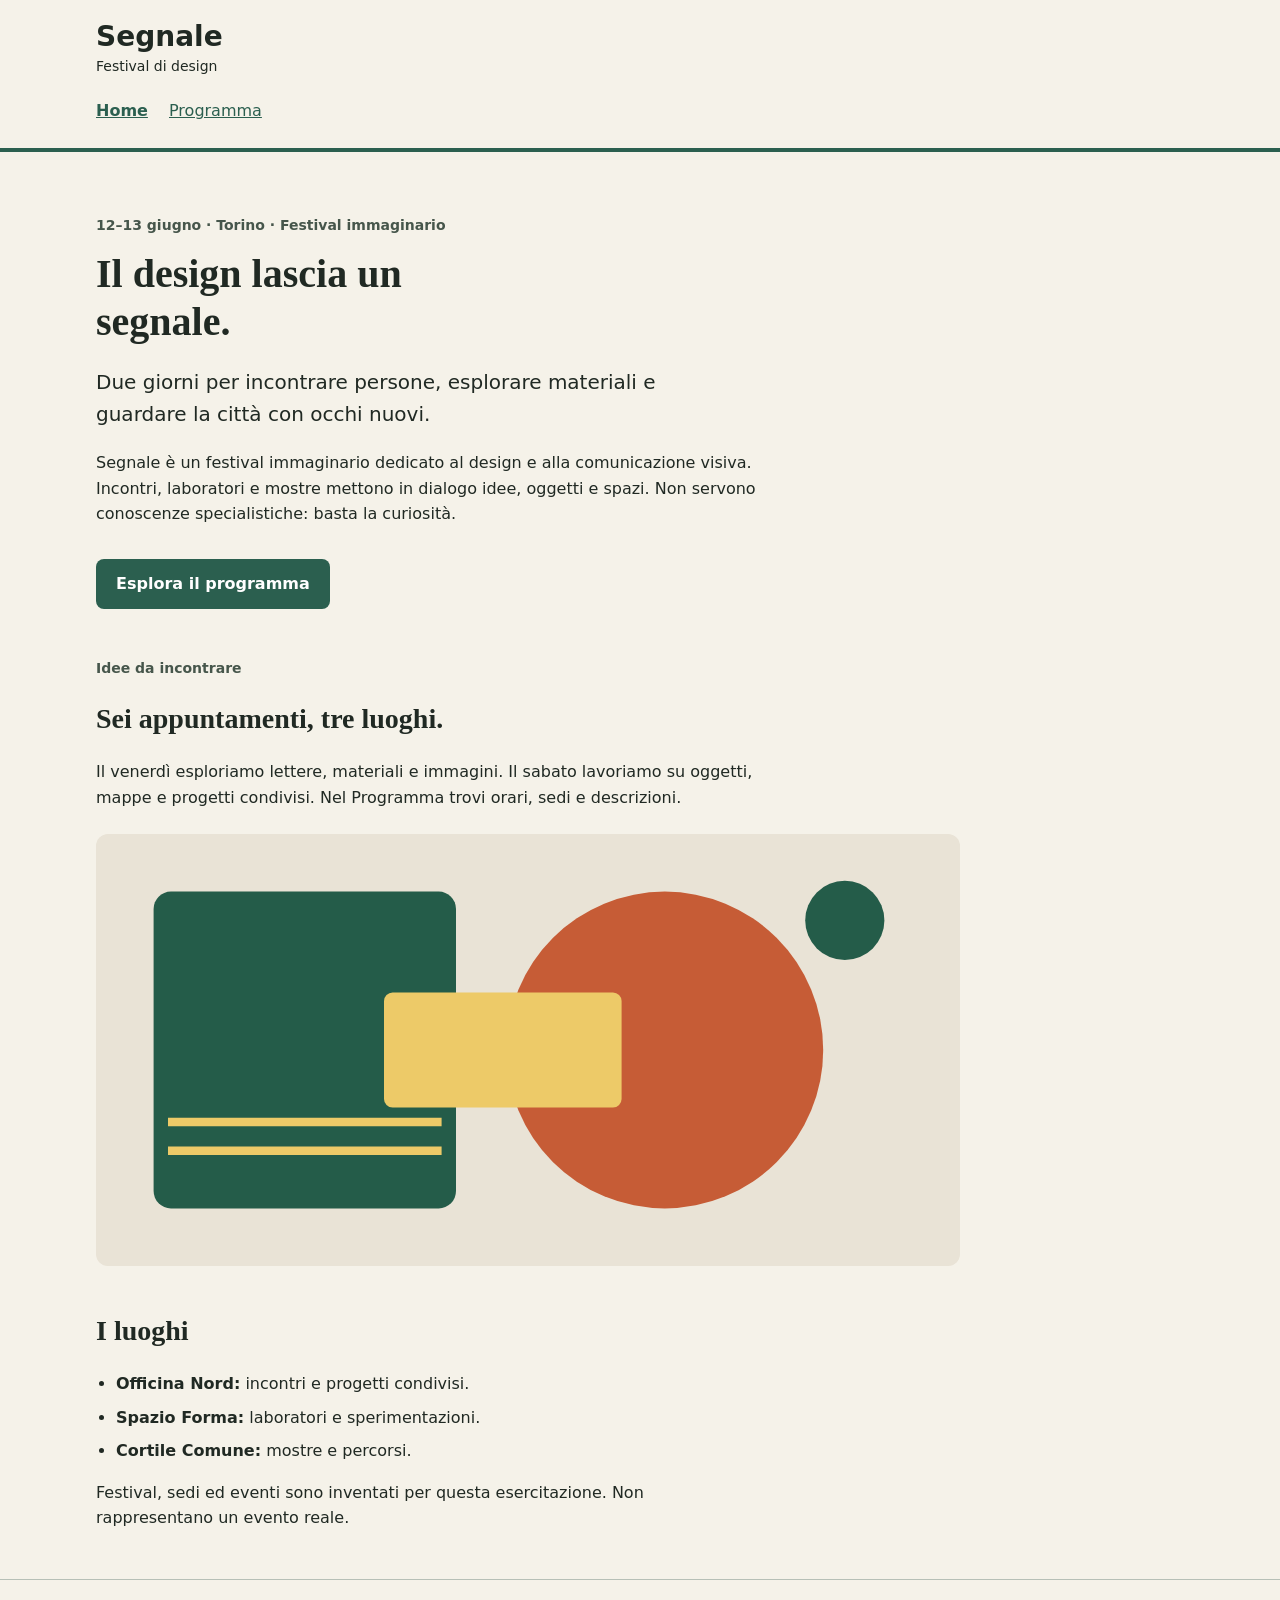
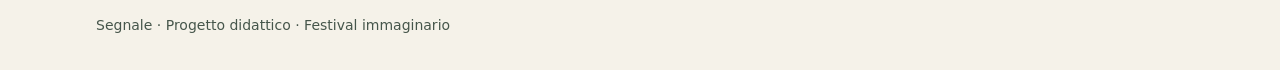
==== index.html @ e37b444c "festival segnale base" ====
<!doctype html>
<html lang="it">
<head>
  <meta charset="utf-8">
  <meta name="viewport" content="width=device-width, initial-scale=1">
  <title>Segnale — Festival di design</title>
  <link rel="stylesheet" href="style.css">
</head>
<body>
  <a class="skip-link" href="#contenuto">Vai al contenuto</a>
  <header class="site-header">
    <div class="container">
      <a class="brand" href="index.html">Segnale<span>Festival di design</span></a>
      <nav aria-label="Navigazione principale">
        <a href="index.html" aria-current="page">Home</a>
        <!-- Da completare: collegare questa voce alla pagina Programma. -->
        <a href="programma.html">Programma</a>
      </nav>
    </div>
  </header>

  <main id="contenuto" class="container">
    <section class="intro" aria-labelledby="titolo-home">
      <p class="eyebrow">12–13 giugno · Torino · Festival immaginario</p>
      <h1 id="titolo-home">Il design lascia un segnale.</h1>
      <p class="lead">Due giorni per incontrare persone, esplorare materiali e guardare la città con occhi nuovi.</p>
      <p class="reading-text">Segnale è un festival immaginario dedicato al design e alla comunicazione visiva. Incontri, laboratori e mostre mettono in dialogo idee, oggetti e spazi. Non servono conoscenze specialistiche: basta la curiosità.</p>
      <!-- Da completare: anche questo collegamento deve aprire il Programma. -->
      <a class="button-link" href="programma.html">Esplora il programma</a>
    </section>

    <section class="content-section" aria-labelledby="titolo-festival">
      <p class="eyebrow">Idee da incontrare</p>
      <h2 id="titolo-festival">Sei appuntamenti, tre luoghi.</h2>
      <p class="reading-text">Il venerdì esploriamo lettere, materiali e immagini. Il sabato lavoriamo su oggetti, mappe e progetti condivisi. Nel Programma trovi orari, sedi e descrizioni.</p>
      <img class="festival-image" src="assets/festival.svg" alt="Composizione geometrica di cerchi e rettangoli nei colori del festival" width="1200" height="600">
    </section>

    <section class="content-section" aria-labelledby="titolo-luoghi">
      <h2 id="titolo-luoghi">I luoghi</h2>
      <ul class="venues">
        <li><strong>Officina Nord:</strong> incontri e progetti condivisi.</li>
        <li><strong>Spazio Forma:</strong> laboratori e sperimentazioni.</li>
        <li><strong>Cortile Comune:</strong> mostre e percorsi.</li>
      </ul>
      <p class="reading-text">Festival, sedi ed eventi sono inventati per questa esercitazione. Non rappresentano un evento reale.</p>
    </section>
  </main>

  <footer class="site-footer"><div class="container"><p>Segnale · Progetto didattico · Festival immaginario</p></div></footer>
</body>
</html>
---- style.css ----
/* Stile iniziale: tipografia, colori e variabili CSS sono già predisposti.
   Lavoreremo su collegamenti, CSS condiviso e disposizione delle schede. */

/* Scelte comuni: ogni regola usa var() per richiamarne il valore. */
:root {
 --colore-primario: #2b5f4f;
--colore-primario-scuro: #194437;

  --colore-sfondo: #f5f2e9;
  --colore-testo: #202923;
    --font-testo: system-ui, -apple-system, BlinkMacSystemFont, "Segoe UI", sans-serif;
  --font-titoli: Cambria, Georgia, "Times New Roman", serif;
}

* {
  box-sizing: border-box;
}

body {
  margin: 0;
  background: var(--colore-sfondo);
  color: var(--colore-testo);
  font-family: var(--font-testo);
  font-size: 1rem;
  line-height: 1.6;
}

a {
  color: var(--colore-primario);
}

a:hover {
  text-decoration-thickness: 3px;
}

a:focus-visible {
  outline: 3px solid var(--colore-testo);
  outline-offset: 4px;
}

.container {
  width: 92%;
  max-width: 68rem;
  margin: 0 auto;
}

.site-header {
  padding: 1.25rem 0;
  border-bottom: 4px solid var(--colore-primario);
}

.brand {
  display: inline-block;
  color: var(--colore-testo);
  font-size: 1.75rem;
  font-weight: bold;
  line-height: 1.2;
  text-decoration: none;
}

.brand span {
  display: block;
  margin-top: 0.25rem;
  font-size: 0.875rem;
  font-weight: normal;
}

nav {
  margin-top: 1rem;
}

nav a {
  display: inline-block;
  margin-right: 1rem;
  padding: 0.25rem 0;
}

nav a[aria-current="page"] {
  font-weight: bold;
}

.intro {
  padding: 3rem 0 1rem;
}

.eyebrow,
.event-meta {
  color: #46564b;
  font-size: 0.875rem;
  font-weight: bold;
}

h1,
h2,
h3 {
  font-family: var(--font-titoli);
  line-height: 1.2;
}

h1 {
  max-width: 18ch;
  margin: 0.75rem 0 1.25rem;
  font-size: 2.5rem;
}

h2 {
  font-size: 1.75rem;
}

h3 {
  margin: 0.5rem 0 0.75rem;
  font-size: 1.375rem;
}

.lead {
  max-width: 48ch;
  font-size: 1.25rem;
}

.reading-text {
  max-width: 65ch;
}

.button-link {
  display: inline-block;
  margin-top: 1rem;
  padding: 0.75rem 1.25rem;
  border-radius: 0.5rem;
  background: var(--colore-primario);
  color: #ffffff;
  font-weight: bold;
  text-decoration: none;
}

.button-link:hover {
  background: var(--colore-primario-scuro);
}

.content-section {
  margin: 2rem 0 3rem;
}

.festival-image {
  display: block;
  width: 100%;
  max-width: 54rem;
  height: auto;
  margin-top: 1.5rem;
  border-radius: 0.75rem;
}

.venues {
  padding-left: 1.25rem;
}

.venues li {
  margin-bottom: 0.5rem;
}

.event-grid {
  display: grid;
  grid-template-columns: 1fr;
  gap: 2rem;
  min-width: 0;
}

@media (min-width: 600px) {
  .event-grid {
    grid-template-columns: repeat(2, minmax(0, 1fr));
  }
}

@media (min-width: 1024px) {
  .event-grid {
    grid-template-columns: repeat(3, minmax(0, 1fr));
  }
}

.event-card {
  min-width: 0;
  margin-bottom: 0;
  overflow: hidden;
  border: 1px solid #b7c0b7;
  border-radius: 0.75rem;
  background: #ffffff;
}

.event-card img {
  display: block;
  width: 100%;
  max-width: 100%;
  height: auto;
}

.event-body {
  min-width: 0;
  padding: 1.25rem;
  overflow-wrap: anywhere;
}

.event-body p:last-child {
  margin-bottom: 0;
}

.event-place {
  color: #46564b;
  font-size: 0.875rem;
}

.site-footer {
  padding: 1.25rem 0;
  border-top: 1px solid #b7c0b7;
  color: #46564b;
  font-size: 0.875rem;
}

.skip-link {
  position: absolute;
  top: -6rem;
  left: 1rem;
  padding: 0.75rem 1rem;
  background: #ffffff;
  color: var(--colore-testo);
}

.skip-link:focus {
  top: 1rem;
}

.container,
.event-grid,
.event-card,
.event-body {
  min-width: 0;
}

img {
  max-width: 100%;
  height: auto;
}

.reading-text,
.venues,
.site-footer {
  overflow-wrap: anywhere;
}
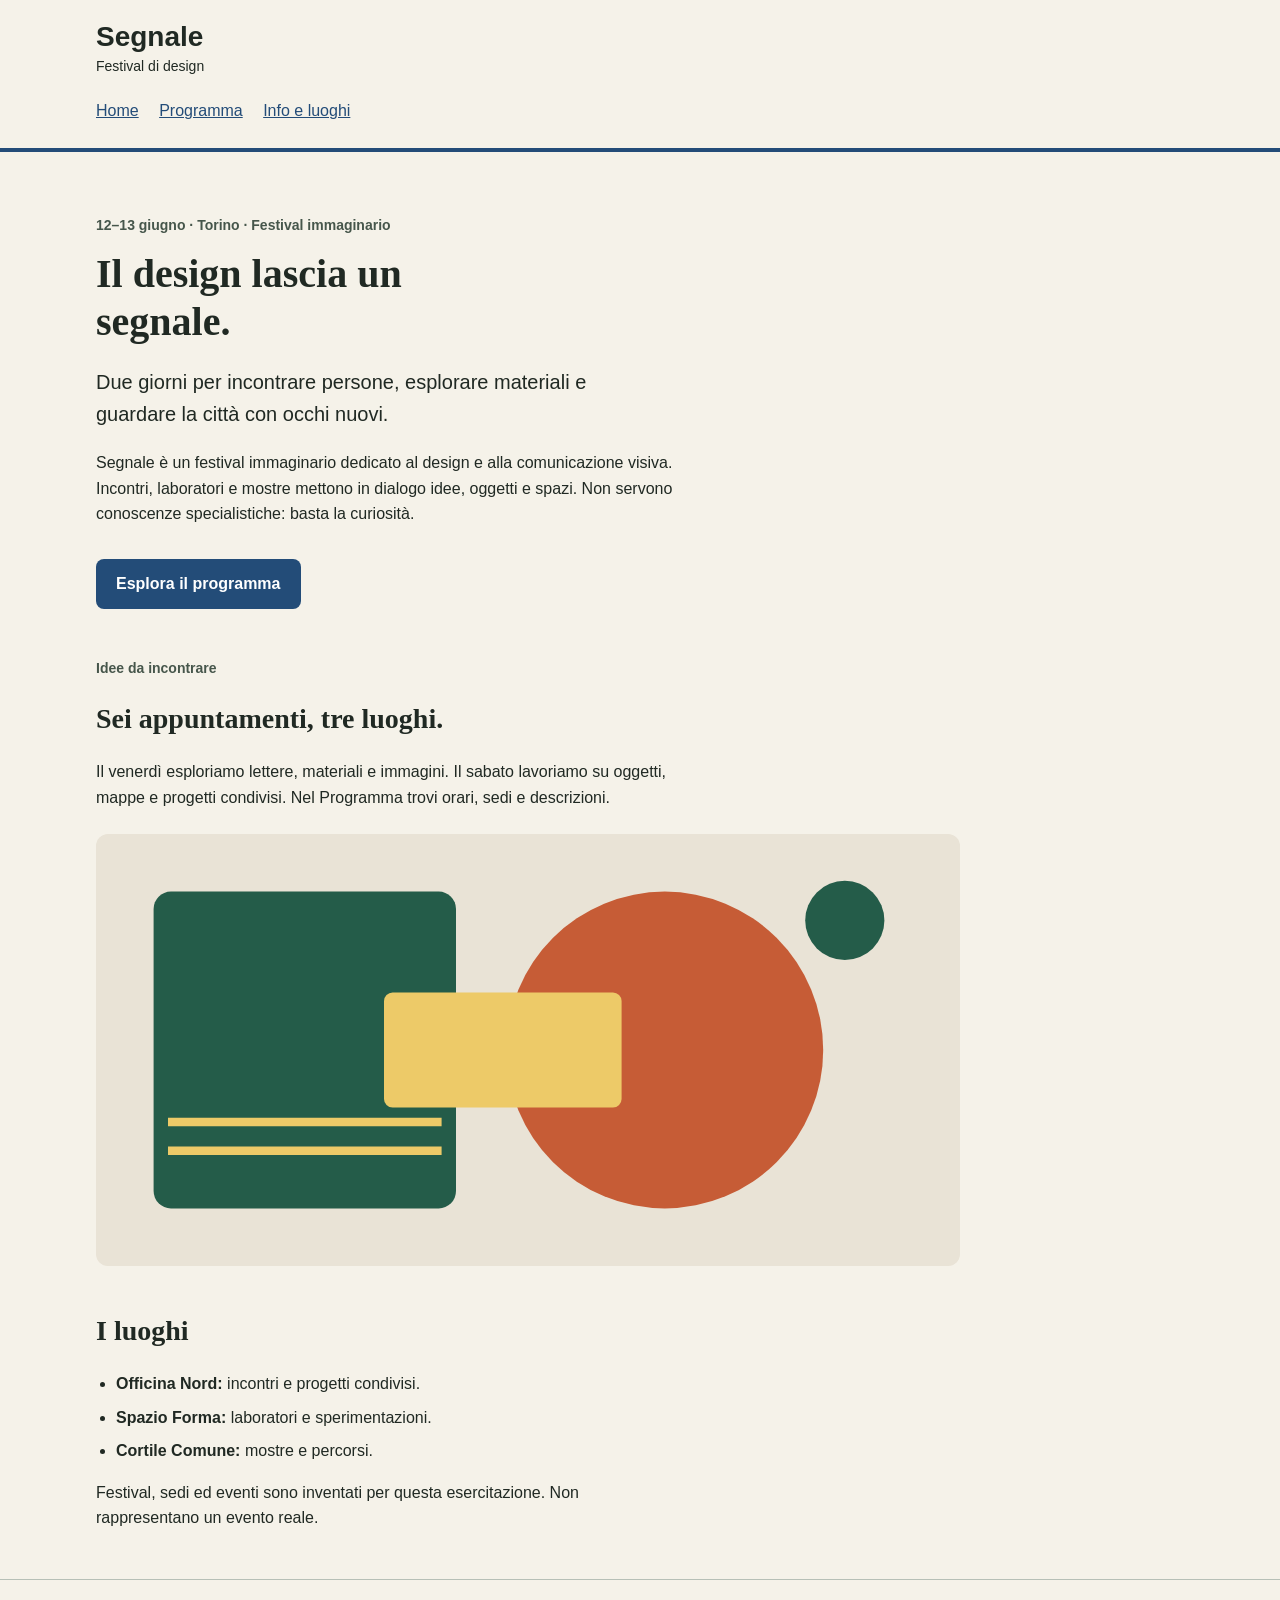
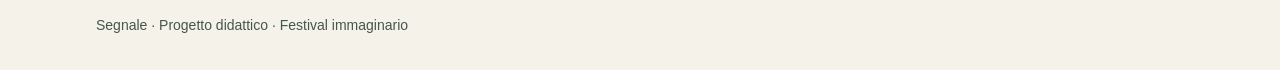
==== commit bf58c8fd: "Add files via upload" ====
--- a/index.html
+++ b/index.html
@@ -11,32 +11,31 @@
   <header class="site-header">
     <div class="container">
       <a class="brand" href="index.html">Segnale<span>Festival di design</span></a>
-      <nav aria-label="Navigazione principale">
-        <a href="index.html" aria-current="page">Home</a>
-        <!-- Da completare: collegare questa voce alla pagina Programma. -->
+      <nav>
+        <a href="index.html">Home</a>
         <a href="programma.html">Programma</a>
+        <a href="info.html">Info e luoghi</a>
       </nav>
     </div>
   </header>
 
   <main id="contenuto" class="container">
-    <section class="intro" aria-labelledby="titolo-home">
+    <section class="intro">
       <p class="eyebrow">12–13 giugno · Torino · Festival immaginario</p>
       <h1 id="titolo-home">Il design lascia un segnale.</h1>
       <p class="lead">Due giorni per incontrare persone, esplorare materiali e guardare la città con occhi nuovi.</p>
       <p class="reading-text">Segnale è un festival immaginario dedicato al design e alla comunicazione visiva. Incontri, laboratori e mostre mettono in dialogo idee, oggetti e spazi. Non servono conoscenze specialistiche: basta la curiosità.</p>
-      <!-- Da completare: anche questo collegamento deve aprire il Programma. -->
       <a class="button-link" href="programma.html">Esplora il programma</a>
     </section>
 
-    <section class="content-section" aria-labelledby="titolo-festival">
+    <section class="content-section">
       <p class="eyebrow">Idee da incontrare</p>
       <h2 id="titolo-festival">Sei appuntamenti, tre luoghi.</h2>
       <p class="reading-text">Il venerdì esploriamo lettere, materiali e immagini. Il sabato lavoriamo su oggetti, mappe e progetti condivisi. Nel Programma trovi orari, sedi e descrizioni.</p>
       <img class="festival-image" src="assets/festival.svg" alt="Composizione geometrica di cerchi e rettangoli nei colori del festival" width="1200" height="600">
     </section>
 
-    <section class="content-section" aria-labelledby="titolo-luoghi">
+    <section class="content-section">
       <h2 id="titolo-luoghi">I luoghi</h2>
       <ul class="venues">
         <li><strong>Officina Nord:</strong> incontri e progetti condivisi.</li>
@@ -49,4 +48,4 @@
 
   <footer class="site-footer"><div class="container"><p>Segnale · Progetto didattico · Festival immaginario</p></div></footer>
 </body>
-</html>
+</html>
--- a/style.css
+++ b/style.css
@@ -1,15 +1,13 @@
-/* Stile iniziale: tipografia, colori e variabili CSS sono già predisposti.
-   Lavoreremo su collegamenti, CSS condiviso e disposizione delle schede. */
-
-/* Scelte comuni: ogni regola usa var() per richiamarne il valore. */
+/* Segnale: esempio completo della consegna su Home e Programma. */
+
+/* Valori condivisi: le regole interessate li richiamano con var(). */
 :root {
- --colore-primario: #2b5f4f;
---colore-primario-scuro: #194437;
-
+  --colore-primario: #234c78;
+  --colore-primario-scuro: #163454;
   --colore-sfondo: #f5f2e9;
   --colore-testo: #202923;
-    --font-testo: system-ui, -apple-system, BlinkMacSystemFont, "Segoe UI", sans-serif;
-  --font-titoli: Cambria, Georgia, "Times New Roman", serif;
+  --font-testo: Arial, Helvetica, sans-serif;
+  --font-titoli: Georgia, "Times New Roman", serif;
 }
 
 * {
@@ -30,12 +28,11 @@
 }
 
 a:hover {
-  text-decoration-thickness: 3px;
-}
-
-a:focus-visible {
+  text-decoration: underline;
+}
+
+a:focus {
   outline: 3px solid var(--colore-testo);
-  outline-offset: 4px;
 }
 
 .container {
@@ -75,9 +72,6 @@
   padding: 0.25rem 0;
 }
 
-nav a[aria-current="page"] {
-  font-weight: bold;
-}
 
 .intro {
   padding: 3rem 0 1rem;
@@ -157,28 +151,14 @@
   margin-bottom: 0.5rem;
 }
 
+/* Disposizione di base: una colonna. */
 .event-grid {
   display: grid;
   grid-template-columns: 1fr;
   gap: 2rem;
-  min-width: 0;
-}
-
-@media (min-width: 600px) {
-  .event-grid {
-    grid-template-columns: repeat(2, minmax(0, 1fr));
-  }
-}
-
-@media (min-width: 1024px) {
-  .event-grid {
-    grid-template-columns: repeat(3, minmax(0, 1fr));
-  }
 }
 
 .event-card {
-  min-width: 0;
-  margin-bottom: 0;
   overflow: hidden;
   border: 1px solid #b7c0b7;
   border-radius: 0.75rem;
@@ -188,21 +168,15 @@
 .event-card img {
   display: block;
   width: 100%;
-  max-width: 100%;
   height: auto;
 }
 
 .event-body {
-  min-width: 0;
-  padding: 1.25rem;
-  overflow-wrap: anywhere;
-}
-
-.event-body p:last-child {
+  padding: 1.5rem;
+}
+
+.event-place {
   margin-bottom: 0;
-}
-
-.event-place {
   color: #46564b;
   font-size: 0.875rem;
 }
@@ -227,20 +201,119 @@
   top: 1rem;
 }
 
-.container,
-.event-grid,
-.event-card,
-.event-body {
-  min-width: 0;
-}
-
-img {
-  max-width: 100%;
+/* Da 600 px: due colonne. */
+@media (min-width: 600px) {
+  .event-grid {
+    grid-template-columns: repeat(2, 1fr);
+  }
+}
+
+/* Da 1024 px: tre colonne. Questa regola segue quella da 600 px. */
+@media (min-width: 1024px) {
+  .event-grid {
+    grid-template-columns: repeat(3, 1fr);
+  }
+}
+/* Stili per il carosello Swiper delle sedi */
+.sedi-swiper {
+  width: 100%;
+  max-width: 54rem;
+  margin: 1.5rem 0;
+  border-radius: 0.75rem;
+  overflow: hidden;
+  background: #ffffff;
+  border: 1px solid #b7c0b7;
+}
+
+.slide-content {
+  margin: 0;
+  display: flex;
+  flex-direction: column;
+}
+
+.slide-content img {
+  display: block;
+  width: 100%;
   height: auto;
-}
-
-.reading-text,
-.venues,
-.site-footer {
-  overflow-wrap: anywhere;
-}
+  object-fit: cover;
+  aspect-ratio: 16 / 9;
+}
+
+.slide-content figcaption {
+  padding: 1.5rem;
+  text-align: center;
+}
+
+.slide-content figcaption h3 {
+  margin-top: 0;
+  color: var(--colore-primario);
+}
+
+.slide-content figcaption p {
+  margin-bottom: 0;
+  color: #46564b;
+}
+
+/* Personalizzazione pulsanti Swiper */
+.swiper-button-next,
+.swiper-button-prev {
+  color: var(--colore-primario);
+  background: rgba(255, 255, 255, 0.8);
+  padding: 1.5rem;
+  border-radius: 50%;
+}
+
+.swiper-button-next:after,
+.swiper-button-prev:after {
+  font-size: 1.25rem;
+  font-weight: bold;
+}.sedi-swiper .swiper-button-prev,
+.sedi-swiper .swiper-button-next {
+  width: 44px;
+  height: 44px;
+  border: 0;
+  border-radius: 50%;
+  background: var(--colore-primario-scuro, #194437);
+  color: #fff;
+  cursor: pointer;
+}
+
+.sedi-swiper .swiper-button-prev::after,
+.sedi-swiper .swiper-button-next::after {
+  content: none;
+}
+
+.sedi-swiper .swiper-button-prev span,
+.sedi-swiper .swiper-button-next span {
+  font-size: 1.5rem;
+  line-height: 1;
+}
+
+.sedi-swiper .swiper-button-prev:focus-visible,
+.sedi-swiper .swiper-button-next:focus-visible {
+  outline: 3px solid #202923;
+  outline-offset: 3px;
+}
+.mappa-contenitore {
+  width: 100%;
+  aspect-ratio: 16 / 9;
+}
+
+.mappa-contenitore iframe {
+  display: block;
+  width: 100%;
+  height: 100%;
+  border: 0;
+}
+
+.elenco-sedi {
+  padding-left: 1.25rem;
+}
+
+.elenco-sedi li {
+  margin-block: 1.5rem;
+}
+
+.elenco-sedi address {
+  font-style: normal;
+}
